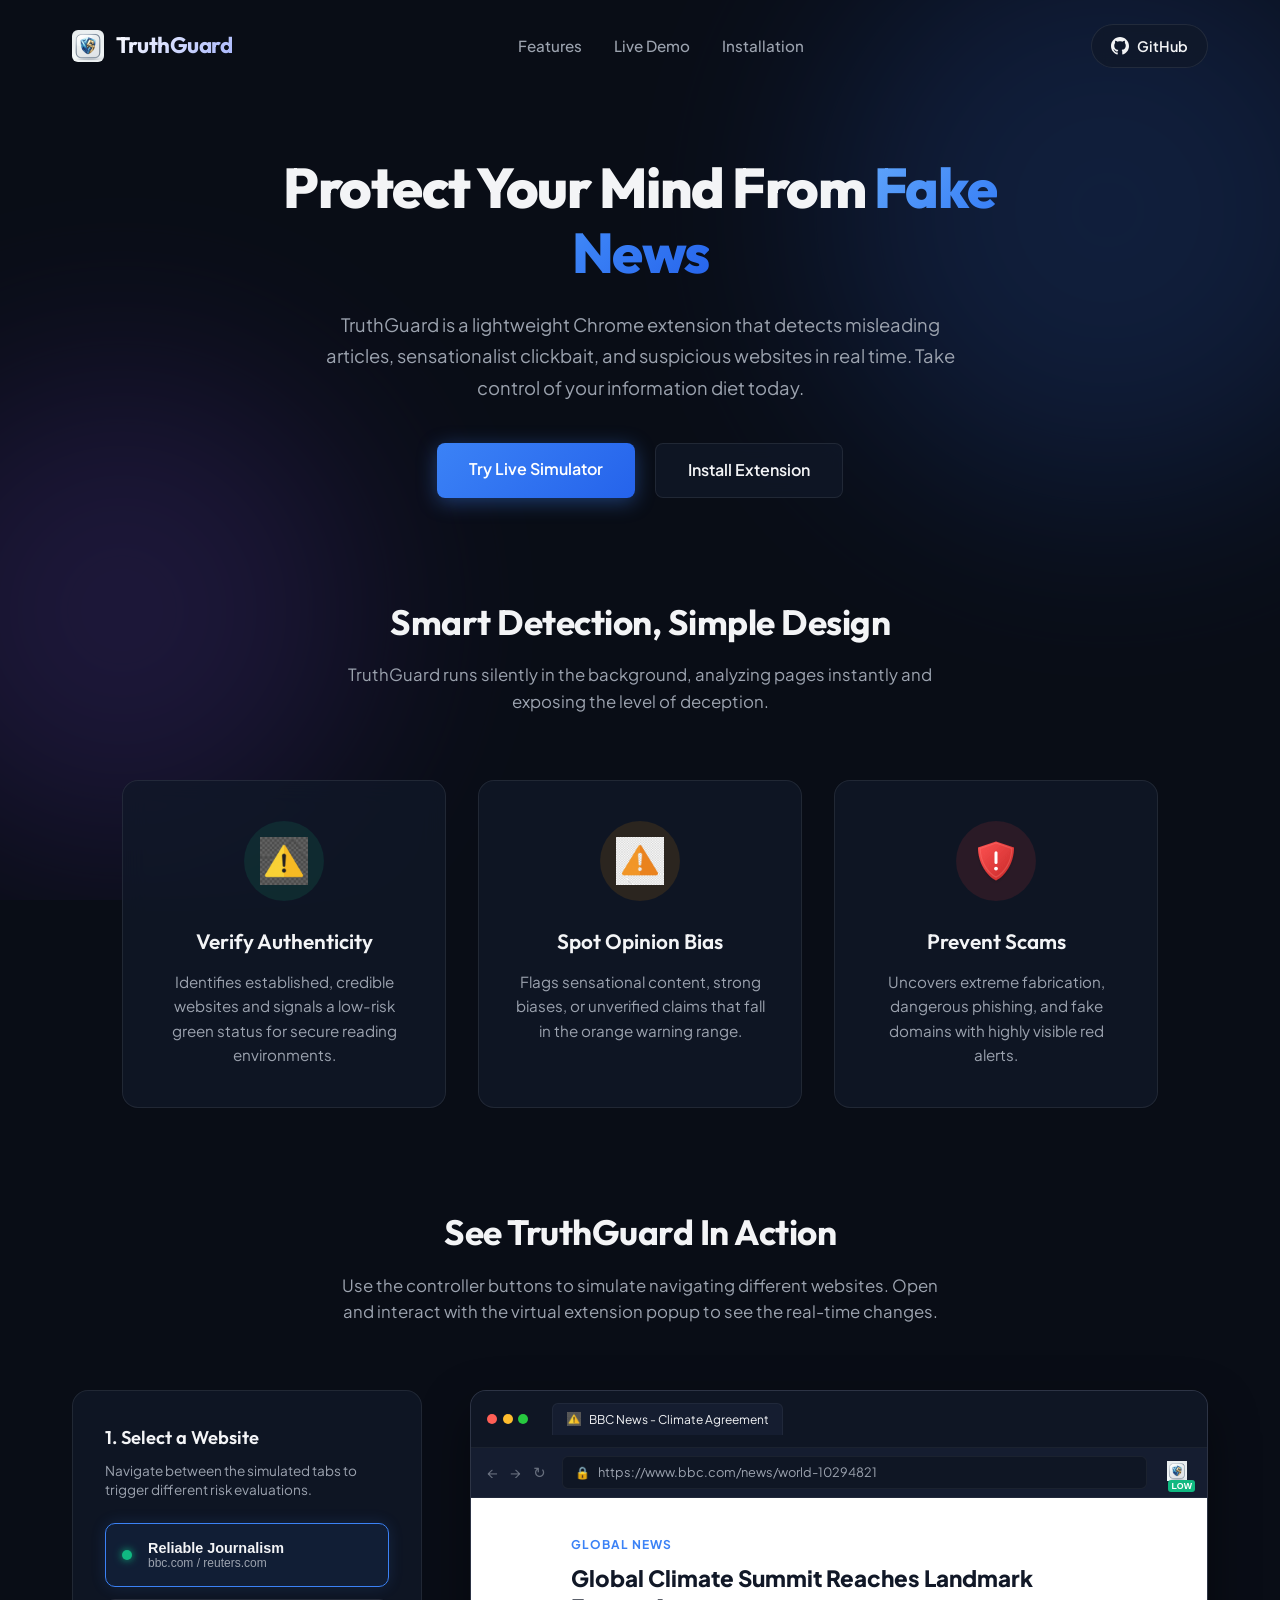
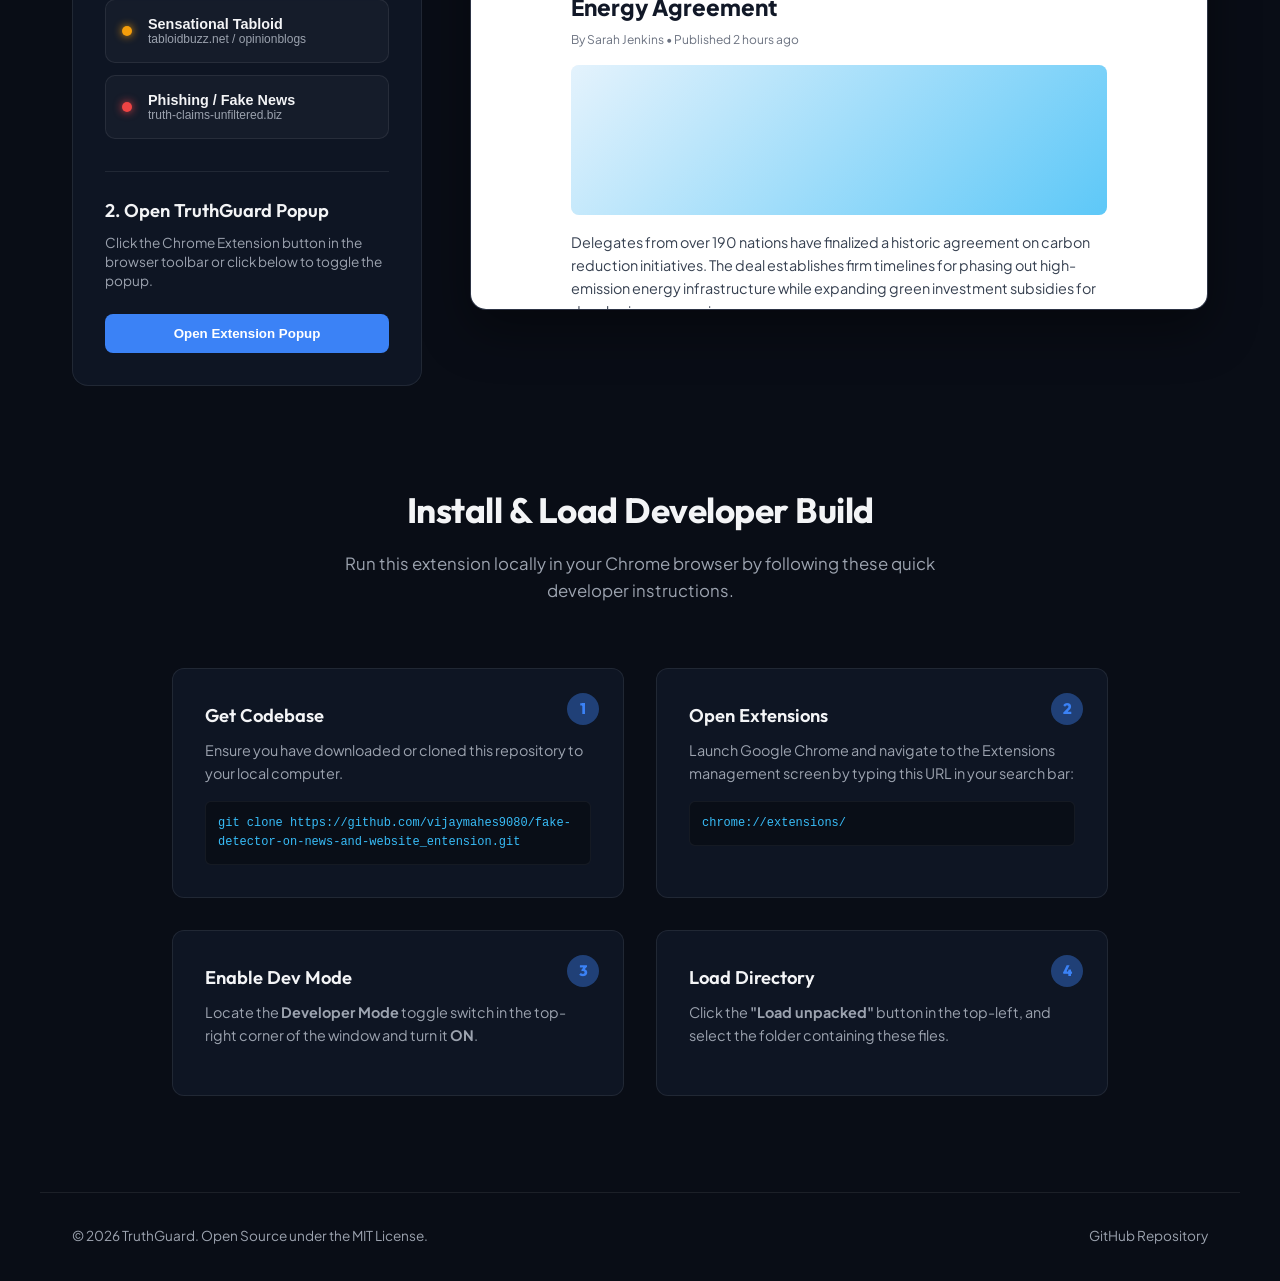
==== index.html @ 8524fd84 "Add GitHub Pages landing page and missing high-risk SVG icon" ====
<!DOCTYPE html>
<html lang="en">
<head>
  <meta charset="UTF-8">
  <meta name="viewport" content="width=device-width, initial-scale=1.0">
  <!-- SEO Meta Tags -->
  <title>TruthGuard - Premium Fake News & Website Detector Extension</title>
  <meta name="description" content="TruthGuard is a modern Chrome extension that detects fake news and deceptive websites using simulated impact metrics and real-time level indicators. Try the interactive live demo.">
  <meta name="keywords" content="fake news detector, chrome extension, trustguard, misinformation, verify news, browser security">
  <meta name="author" content="Vijay Mahes">
  
  <!-- Font from Google Fonts -->
  <link rel="preconnect" href="https://fonts.googleapis.com">
  <link rel="preconnect" href="https://fonts.gstatic.com" crossorigin>
  <link href="https://fonts.googleapis.com/css2?family=Outfit:wght@300;400;600;700;800&family=Plus+Jakarta+Sans:wght@300;400;500;600;700&display=swap" rel="stylesheet">
  
  <!-- Stylesheets -->
  <link rel="stylesheet" href="index.css">
</head>
<body>

  <!-- Background Gradients -->
  <div class="gradient-bg">
    <div class="grad-circle grad-1"></div>
    <div class="grad-circle grad-2"></div>
  </div>

  <!-- Header Section -->
  <header class="header">
    <div class="logo">
      <img src="icons/icon.png" alt="TruthGuard Logo" class="logo-img" id="logo_image">
      <span class="logo-text">TruthGuard</span>
    </div>
    <nav class="nav-links">
      <a href="#features" class="nav-link" id="nav_link_features">Features</a>
      <a href="#demo" class="nav-link" id="nav_link_demo">Live Demo</a>
      <a href="#installation" class="nav-link" id="nav_link_install">Installation</a>
    </nav>
    <a href="https://github.com/vijaymahes9080/fake-detector-on-news-and-website_entension" target="_blank" class="github-btn" id="btn_github_repo">
      <svg class="github-icon" viewBox="0 0 24 24" fill="currentColor">
        <path d="M12 0c-6.626 0-12 5.373-12 12 0 5.302 3.438 9.8 8.207 11.387.599.111.793-.261.793-.577v-2.234c-3.338.726-4.033-1.416-4.033-1.416-.546-1.387-1.333-1.756-1.333-1.756-1.089-.745.083-.729.083-.729 1.205.084 1.839 1.237 1.839 1.237 1.07 1.834 2.807 1.304 3.492.997.107-.775.418-1.305.762-1.604-2.665-.305-5.467-1.334-5.467-5.931 0-1.311.469-2.381 1.236-3.221-.124-.303-.535-1.524.117-3.176 0 0 1.008-.322 3.301 1.23.957-.266 1.983-.399 3.003-.404 1.02.005 2.047.138 3.006.404 2.291-1.552 3.297-1.23 3.297-1.23.653 1.653.242 2.874.118 3.176.77.84 1.235 1.911 1.235 3.221 0 4.609-2.807 5.624-5.479 5.921.43.372.823 1.102.823 2.222v3.293c0 .319.192.694.801.576 4.765-1.589 8.199-6.086 8.199-11.386 0-6.627-5.373-12-12-12z"/>
      </svg>
      GitHub
    </a>
  </header>

  <!-- Hero Section -->
  <main class="hero-section">
    <div class="hero-content">
      <h1 class="hero-title" id="main_title">Protect Your Mind From <span class="highlight">Fake News</span></h1>
      <p class="hero-subtitle" id="main_subtitle">
        TruthGuard is a lightweight Chrome extension that detects misleading articles, sensationalist clickbait, and suspicious websites in real time. Take control of your information diet today.
      </p>
      <div class="hero-buttons">
        <a href="#demo" class="primary-btn" id="btn_hero_demo">Try Live Simulator</a>
        <a href="#installation" class="secondary-btn" id="btn_hero_install">Install Extension</a>
      </div>
    </div>
  </main>

  <!-- Features Section -->
  <section class="features-section" id="features">
    <div class="section-header">
      <h2 class="section-title">Smart Detection, Simple Design</h2>
      <p class="section-desc">TruthGuard runs silently in the background, analyzing pages instantly and exposing the level of deception.</p>
    </div>
    <div class="features-grid">
      <div class="feature-card">
        <div class="feature-icon-wrapper low-risk-bg">
          <img src="icons/low.png" alt="Low Risk icon" class="feature-icon">
        </div>
        <h3>Verify Authenticity</h3>
        <p>Identifies established, credible websites and signals a low-risk green status for secure reading environments.</p>
      </div>
      <div class="feature-card">
        <div class="feature-icon-wrapper medium-risk-bg">
          <img src="icons/medium.png" alt="Medium Risk icon" class="feature-icon">
        </div>
        <h3>Spot Opinion Bias</h3>
        <p>Flags sensational content, strong biases, or unverified claims that fall in the orange warning range.</p>
      </div>
      <div class="feature-card">
        <div class="feature-icon-wrapper high-risk-bg">
          <!-- We now have high.svg! -->
          <img src="icons/high.svg" alt="High Risk icon" class="feature-icon">
        </div>
        <h3>Prevent Scams</h3>
        <p>Uncovers extreme fabrication, dangerous phishing, and fake domains with highly visible red alerts.</p>
      </div>
    </div>
  </section>

  <!-- Demo Section with Live Extension Simulator -->
  <section class="demo-section" id="demo">
    <div class="section-header">
      <h2 class="section-title">See TruthGuard In Action</h2>
      <p class="section-desc">Use the controller buttons to simulate navigating different websites. Open and interact with the virtual extension popup to see the real-time changes.</p>
    </div>

    <div class="demo-container">
      
      <!-- Controller Panel -->
      <div class="demo-controls">
        <h3>1. Select a Website</h3>
        <p class="control-help">Navigate between the simulated tabs to trigger different risk evaluations.</p>
        
        <div class="preset-buttons">
          <button class="preset-btn active" id="btn_preset_safe" data-type="safe">
            <span class="status-dot dot-safe"></span>
            <div class="preset-text">
              <strong>Reliable Journalism</strong>
              <span>bbc.com / reuters.com</span>
            </div>
          </button>
          
          <button class="preset-btn" id="btn_preset_medium" data-type="medium">
            <span class="status-dot dot-medium"></span>
            <div class="preset-text">
              <strong>Sensational Tabloid</strong>
              <span>tabloidbuzz.net / opinionblogs</span>
            </div>
          </button>
          
          <button class="preset-btn" id="btn_preset_dangerous" data-type="dangerous">
            <span class="status-dot dot-dangerous"></span>
            <div class="preset-text">
              <strong>Phishing / Fake News</strong>
              <span>truth-claims-unfiltered.biz</span>
            </div>
          </button>
        </div>

        <div class="action-panel">
          <h3>2. Open TruthGuard Popup</h3>
          <p class="control-help">Click the Chrome Extension button in the browser toolbar or click below to toggle the popup.</p>
          <button class="action-btn" id="btn_toggle_popup_control">Open Extension Popup</button>
        </div>
      </div>

      <!-- Browser & Extension Simulator Mockup -->
      <div class="browser-mockup">
        
        <!-- Browser Header/Toolbar -->
        <div class="browser-header">
          <div class="browser-dots">
            <span class="dot dot-red"></span>
            <span class="dot dot-yellow"></span>
            <span class="dot dot-green"></span>
          </div>
          
          <!-- Mock Browser Tabs -->
          <div class="browser-tabs">
            <div class="browser-tab active" id="browser_tab_title">
              <img src="icons/low.png" alt="Favicon" class="tab-favicon" id="tab_favicon">
              <span id="tab_title_text">BBC News - Home</span>
            </div>
          </div>
        </div>

        <div class="browser-toolbar">
          <div class="nav-arrows">
            <span class="arrow">&larr;</span>
            <span class="arrow">&rarr;</span>
            <span class="arrow">&#8635;</span>
          </div>
          
          <!-- Address Bar -->
          <div class="address-bar">
            <span class="lock-icon" id="address_lock">🔒</span>
            <span class="address-text" id="address_text">https://www.bbc.com/news/world-10294821</span>
          </div>
          
          <!-- Toolbar Icons (Contains TruthGuard Extension Icon) -->
          <div class="toolbar-icons">
            <button class="extension-icon-btn" id="btn_extension_icon" title="TruthGuard: Click to view scan details">
              <img src="icons/icon.png" alt="TruthGuard Extension" class="ext-icon-img">
              <span class="risk-badge" id="toolbar_risk_badge">LOW</span>
            </button>
          </div>
        </div>

        <!-- Browser Viewport / Webpage Content -->
        <div class="browser-viewport">
          
          <!-- Simulated Article Page -->
          <div class="web-page-content" id="web_page_container">
            <span class="article-category" id="article_category">GLOBAL NEWS</span>
            <h2 class="article-title" id="article_title">Global Climate Summit Reaches Landmark Energy Agreement</h2>
            <div class="article-meta">
              <span class="article-author">By Sarah Jenkins</span> &bull; 
              <span class="article-date">Published 2 hours ago</span>
            </div>
            <div class="article-img-placeholder" id="article_image_placeholder">
              <!-- Placeholder styled content -->
              <div class="img-simulated-graphics"></div>
            </div>
            <p class="article-paragraph" id="article_body">
              Delegates from over 190 nations have finalized a historic agreement on carbon reduction initiatives. The deal establishes firm timelines for phasing out high-emission energy infrastructure while expanding green investment subsidies for developing economies.
            </p>
          </div>

          <!-- Glassmorphic Simulated Extension Popup Container -->
          <div class="simulated-popup-overlay" id="popup_overlay">
            <div class="simulated-popup" id="truthguard_popup_instance">
              <div class="popup-header">
                <h2>TruthGuard</h2>
                <button class="popup-close-btn" id="btn_close_popup">&times;</button>
              </div>
              
              <div class="popup-body">
                <p id="sim_status">Detected: Low risk</p>
                <div class="sim-level-wrapper" id="sim_levelContainer">
                  <img src="icons/low.png" alt="Low risk icon" id="sim_level_icon">
                  <span id="sim_level_label">Low risk</span>
                </div>
                
                <div class="sim-impact-card">
                  <h3>Real-World Impact</h3>
                  <p id="sim_impactMetric">12%</p>
                </div>

                <div class="popup-footer-text">
                  TruthGuard protects your reading feed.
                </div>
              </div>
            </div>
          </div>

        </div>

      </div>

    </div>
  </section>

  <!-- Installation & Developer Setup Section -->
  <section class="installation-section" id="installation">
    <div class="section-header">
      <h2 class="section-title">Install & Load Developer Build</h2>
      <p class="section-desc">Run this extension locally in your Chrome browser by following these quick developer instructions.</p>
    </div>

    <div class="installation-steps-container">
      <div class="step-card">
        <div class="step-num">1</div>
        <h4>Get Codebase</h4>
        <p>Ensure you have downloaded or cloned this repository to your local computer.</p>
        <pre class="code-snippet"><code>git clone https://github.com/vijaymahes9080/fake-detector-on-news-and-website_entension.git</code></pre>
      </div>

      <div class="step-card">
        <div class="step-num">2</div>
        <h4>Open Extensions</h4>
        <p>Launch Google Chrome and navigate to the Extensions management screen by typing this URL in your search bar:</p>
        <pre class="code-snippet"><code>chrome://extensions/</code></pre>
      </div>

      <div class="step-card">
        <div class="step-num">3</div>
        <h4>Enable Dev Mode</h4>
        <p>Locate the <strong>Developer Mode</strong> toggle switch in the top-right corner of the window and turn it <strong>ON</strong>.</p>
      </div>

      <div class="step-card">
        <div class="step-num">4</div>
        <h4>Load Directory</h4>
        <p>Click the <strong>"Load unpacked"</strong> button in the top-left, and select the folder containing these files.</p>
      </div>
    </div>
  </section>

  <!-- Footer Section -->
  <footer class="footer">
    <p>&copy; 2026 TruthGuard. Open Source under the MIT License.</p>
    <div class="footer-links">
      <a href="https://github.com/vijaymahes9080/fake-detector-on-news-and-website_entension" target="_blank" id="footer_github_link">GitHub Repository</a>
    </div>
  </footer>

  <!-- Page Logic Script -->
  <script src="index.js"></script>
</body>
</html>
---- index.css ----
/* Premium Stylesheet for TruthGuard Landing Page */

:root {
  --bg-dark: #090d16;
  --panel-bg: rgba(17, 25, 40, 0.75);
  --panel-border: rgba(255, 255, 255, 0.08);
  --text-primary: #f3f4f6;
  --text-secondary: #9ca3af;
  
  --primary-color: #3b82f6;
  --primary-glow: rgba(59, 130, 246, 0.4);
  
  /* Risk Status Colors */
  --low-color: #10b981; /* Premium Emerald */
  --low-bg: rgba(16, 185, 129, 0.15);
  --medium-color: #f59e0b; /* Premium Amber */
  --medium-bg: rgba(245, 158, 11, 0.15);
  --high-color: #ef4444; /* Premium Rose */
  --high-bg: rgba(239, 68, 68, 0.15);
  
  --font-family: 'Plus Jakarta Sans', system-ui, -apple-system, sans-serif;
  --font-heading: 'Outfit', system-ui, -apple-system, sans-serif;
  
  --transition-smooth: all 0.3s cubic-bezier(0.4, 0, 0.2, 1);
}

/* Reset */
* {
  margin: 0;
  padding: 0;
  box-sizing: border-box;
}

html {
  scroll-behavior: smooth;
}

body {
  background-color: var(--bg-dark);
  color: var(--text-primary);
  font-family: var(--font-family);
  overflow-x: hidden;
  line-height: 1.6;
}

/* Dynamic Gradient Background */
.gradient-bg {
  position: absolute;
  top: 0;
  left: 0;
  width: 100%;
  height: 100vh;
  z-index: -1;
  overflow: hidden;
  pointer-events: none;
}

.grad-circle {
  position: absolute;
  border-radius: 50%;
  filter: blur(100px);
  opacity: 0.18;
}

.grad-1 {
  top: -10%;
  right: -10%;
  width: 600px;
  height: 600px;
  background: radial-gradient(circle, #3b82f6 0%, #1e40af 100%);
  animation: float 20s ease-in-out infinite;
}

.grad-2 {
  top: 40%;
  left: -10%;
  width: 500px;
  height: 500px;
  background: radial-gradient(circle, #8b5cf6 0%, #4c1d95 100%);
  animation: float-reverse 25s ease-in-out infinite;
}

@keyframes float {
  0%, 100% { transform: translateY(0) scale(1); }
  50% { transform: translateY(-40px) scale(1.05); }
}

@keyframes float-reverse {
  0%, 100% { transform: translateY(0) scale(1); }
  50% { transform: translateY(30px) scale(0.95); }
}

/* Header Section */
.header {
  max-width: 1200px;
  margin: 0 auto;
  padding: 1.5rem 2rem;
  display: flex;
  justify-content: space-between;
  align-items: center;
  position: relative;
  z-index: 10;
}

.logo {
  display: flex;
  align-items: center;
  gap: 0.75rem;
}

.logo-img {
  width: 32px;
  height: 32px;
  border-radius: 6px;
}

.logo-text {
  font-family: var(--font-heading);
  font-size: 1.4rem;
  font-weight: 700;
  letter-spacing: -0.5px;
  background: linear-gradient(135deg, #ffffff 0%, #a5b4fc 100%);
  -webkit-background-clip: text;
  -webkit-text-fill-color: transparent;
}

.nav-links {
  display: flex;
  gap: 2rem;
}

.nav-link {
  color: var(--text-secondary);
  text-decoration: none;
  font-weight: 500;
  font-size: 0.95rem;
  transition: var(--transition-smooth);
}

.nav-link:hover {
  color: var(--text-primary);
}

.github-btn {
  display: inline-flex;
  align-items: center;
  gap: 0.5rem;
  background: var(--panel-bg);
  border: 1px solid var(--panel-border);
  color: var(--text-primary);
  padding: 0.6rem 1.2rem;
  border-radius: 9999px;
  text-decoration: none;
  font-weight: 600;
  font-size: 0.9rem;
  transition: var(--transition-smooth);
  backdrop-filter: blur(8px);
}

.github-btn:hover {
  background: rgba(255, 255, 255, 0.08);
  border-color: rgba(255, 255, 255, 0.2);
  transform: translateY(-2px);
}

.github-icon {
  width: 18px;
  height: 18px;
}

/* Hero Section */
.hero-section {
  max-width: 800px;
  margin: 4rem auto 2rem;
  padding: 0 2rem;
  text-align: center;
  position: relative;
  z-index: 5;
}

.hero-content {
  animation: fadeIn 1s ease-out;
}

.hero-title {
  font-family: var(--font-heading);
  font-size: 3.5rem;
  font-weight: 800;
  line-height: 1.15;
  letter-spacing: -1.5px;
  margin-bottom: 1.5rem;
}

.hero-title .highlight {
  background: linear-gradient(135deg, #60a5fa 0%, #3b82f6 50%, #2563eb 100%);
  -webkit-background-clip: text;
  -webkit-text-fill-color: transparent;
}

.hero-subtitle {
  font-size: 1.15rem;
  color: var(--text-secondary);
  max-width: 640px;
  margin: 0 auto 2.5rem;
  line-height: 1.7;
}

.hero-buttons {
  display: flex;
  justify-content: center;
  gap: 1.25rem;
}

.primary-btn {
  background: linear-gradient(135deg, #3b82f6 0%, #2563eb 100%);
  color: #ffffff;
  padding: 0.85rem 2rem;
  border-radius: 8px;
  text-decoration: none;
  font-weight: 600;
  font-size: 1rem;
  transition: var(--transition-smooth);
  box-shadow: 0 4px 20px var(--primary-glow);
}

.primary-btn:hover {
  transform: translateY(-2px);
  box-shadow: 0 6px 24px var(--primary-glow);
  opacity: 0.95;
}

.secondary-btn {
  background: var(--panel-bg);
  border: 1px solid var(--panel-border);
  color: var(--text-primary);
  padding: 0.85rem 2rem;
  border-radius: 8px;
  text-decoration: none;
  font-weight: 600;
  font-size: 1rem;
  transition: var(--transition-smooth);
  backdrop-filter: blur(8px);
}

.secondary-btn:hover {
  background: rgba(255, 255, 255, 0.08);
  border-color: rgba(255, 255, 255, 0.2);
  transform: translateY(-2px);
}

/* Features Section */
.features-section {
  max-width: 1100px;
  margin: 6rem auto;
  padding: 0 2rem;
}

.section-header {
  text-align: center;
  margin-bottom: 4rem;
}

.section-title {
  font-family: var(--font-heading);
  font-size: 2.2rem;
  font-weight: 700;
  margin-bottom: 0.75rem;
  letter-spacing: -0.5px;
}

.section-desc {
  color: var(--text-secondary);
  font-size: 1.05rem;
  max-width: 600px;
  margin: 0 auto;
}

.features-grid {
  display: grid;
  grid-template-columns: repeat(3, 1fr);
  gap: 2rem;
}

.feature-card {
  background: var(--panel-bg);
  border: 1px solid var(--panel-border);
  border-radius: 16px;
  padding: 2.5rem 2rem;
  text-align: center;
  transition: var(--transition-smooth);
  backdrop-filter: blur(12px);
}

.feature-card:hover {
  transform: translateY(-5px);
  border-color: rgba(255, 255, 255, 0.15);
  box-shadow: 0 12px 30px rgba(0, 0, 0, 0.25);
}

.feature-icon-wrapper {
  width: 80px;
  height: 80px;
  border-radius: 50%;
  display: flex;
  align-items: center;
  justify-content: center;
  margin: 0 auto 1.5rem;
}

.feature-icon {
  width: 48px;
  height: 48px;
  object-fit: contain;
}

.low-risk-bg { background: rgba(16, 185, 129, 0.12); }
.medium-risk-bg { background: rgba(245, 158, 11, 0.12); }
.high-risk-bg { background: rgba(239, 68, 68, 0.12); }

.feature-card h3 {
  font-family: var(--font-heading);
  font-size: 1.3rem;
  font-weight: 600;
  margin-bottom: 0.75rem;
}

.feature-card p {
  color: var(--text-secondary);
  font-size: 0.95rem;
  line-height: 1.6;
}

/* Demo Section styling */
.demo-section {
  max-width: 1200px;
  margin: 6rem auto;
  padding: 0 2rem;
}

.demo-container {
  display: grid;
  grid-template-columns: 350px 1fr;
  gap: 3rem;
  align-items: start;
}

/* Demo Controls */
.demo-controls {
  background: var(--panel-bg);
  border: 1px solid var(--panel-border);
  border-radius: 16px;
  padding: 2rem;
  backdrop-filter: blur(12px);
}

.demo-controls h3 {
  font-family: var(--font-heading);
  font-size: 1.15rem;
  font-weight: 600;
  margin-bottom: 0.5rem;
  color: var(--text-primary);
}

.control-help {
  color: var(--text-secondary);
  font-size: 0.85rem;
  margin-bottom: 1.5rem;
  line-height: 1.4;
}

.preset-buttons {
  display: flex;
  flex-direction: column;
  gap: 0.75rem;
  margin-bottom: 2rem;
}

.preset-btn {
  display: flex;
  align-items: center;
  gap: 1rem;
  background: rgba(255, 255, 255, 0.03);
  border: 1px solid var(--panel-border);
  border-radius: 10px;
  padding: 1rem;
  cursor: pointer;
  width: 100%;
  text-align: left;
  transition: var(--transition-smooth);
}

.preset-btn:hover {
  background: rgba(255, 255, 255, 0.07);
  border-color: rgba(255, 255, 255, 0.15);
}

.preset-btn.active {
  background: rgba(59, 130, 246, 0.08);
  border-color: var(--primary-color);
  box-shadow: 0 0 15px rgba(59, 130, 246, 0.15);
}

.status-dot {
  width: 10px;
  height: 10px;
  border-radius: 50%;
  flex-shrink: 0;
}

.dot-safe { background-color: var(--low-color); box-shadow: 0 0 8px var(--low-color); }
.dot-medium { background-color: var(--medium-color); box-shadow: 0 0 8px var(--medium-color); }
.dot-dangerous { background-color: var(--high-color); box-shadow: 0 0 8px var(--high-color); }

.preset-text {
  display: flex;
  flex-direction: column;
}

.preset-text strong {
  font-size: 0.9rem;
  color: var(--text-primary);
}

.preset-text span {
  font-size: 0.75rem;
  color: var(--text-secondary);
}

.action-panel {
  border-top: 1px solid var(--panel-border);
  padding-top: 1.5rem;
}

.action-btn {
  background: var(--primary-color);
  color: #fff;
  border: none;
  border-radius: 8px;
  padding: 0.75rem 1.25rem;
  font-weight: 600;
  width: 100%;
  cursor: pointer;
  transition: var(--transition-smooth);
}

.action-btn:hover {
  opacity: 0.9;
  transform: translateY(-1px);
}

/* Browser Mockup styling */
.browser-mockup {
  background: #151d30;
  border: 1px solid rgba(255, 255, 255, 0.1);
  border-radius: 16px;
  overflow: hidden;
  box-shadow: 0 20px 50px rgba(0, 0, 0, 0.4);
  display: flex;
  flex-direction: column;
  height: 520px;
}

.browser-header {
  background: #0f1624;
  padding: 0.75rem 1rem;
  display: flex;
  align-items: center;
  gap: 1.5rem;
  border-bottom: 1px solid rgba(255, 255, 255, 0.05);
}

.browser-dots {
  display: flex;
  gap: 0.35rem;
}

.dot {
  width: 10px;
  height: 10px;
  border-radius: 50%;
}

.dot-red { background-color: #ff5f56; }
.dot-yellow { background-color: #ffbd2e; }
.dot-green { background-color: #27c93f; }

.browser-tabs {
  display: flex;
}

.browser-tab {
  background: #151d30;
  border-radius: 6px 6px 0 0;
  padding: 0.35rem 0.85rem;
  display: flex;
  align-items: center;
  gap: 0.5rem;
  font-size: 0.75rem;
  color: var(--text-primary);
  border: 1px solid rgba(255, 255, 255, 0.05);
  border-bottom: none;
}

.tab-favicon {
  width: 14px;
  height: 14px;
  object-fit: contain;
}

.browser-toolbar {
  background: #151d30;
  padding: 0.5rem 1rem;
  display: flex;
  align-items: center;
  gap: 1rem;
  border-bottom: 1px solid rgba(255, 255, 255, 0.05);
}

.nav-arrows {
  display: flex;
  gap: 0.75rem;
  color: var(--text-secondary);
  font-size: 0.95rem;
  cursor: default;
}

.arrow {
  opacity: 0.6;
}

.address-bar {
  background: #0f1624;
  border: 1px solid rgba(255, 255, 255, 0.05);
  border-radius: 6px;
  padding: 0.35rem 0.75rem;
  flex-grow: 1;
  display: flex;
  align-items: center;
  gap: 0.5rem;
  font-size: 0.8rem;
  color: var(--text-secondary);
}

.lock-icon {
  font-size: 0.75rem;
}

.address-text {
  overflow: hidden;
  text-overflow: ellipsis;
  white-space: nowrap;
}

.toolbar-icons {
  display: flex;
  align-items: center;
}

.extension-icon-btn {
  background: transparent;
  border: none;
  cursor: pointer;
  position: relative;
  padding: 0.25rem;
  border-radius: 6px;
  transition: var(--transition-smooth);
}

.extension-icon-btn:hover {
  background: rgba(255, 255, 255, 0.08);
}

.ext-icon-img {
  width: 20px;
  height: 20px;
}

.risk-badge {
  position: absolute;
  bottom: -4px;
  right: -4px;
  font-size: 0.55rem;
  font-weight: 800;
  padding: 1px 3px;
  border-radius: 3px;
  color: #fff;
}

.risk-badge.low { background-color: var(--low-color); }
.risk-badge.medium { background-color: var(--medium-color); }
.risk-badge.high { background-color: var(--high-color); }

/* Browser Viewport and Web Page */
.browser-viewport {
  position: relative;
  background: #ffffff;
  color: #333333;
  flex-grow: 1;
  overflow-y: auto;
}

.web-page-content {
  padding: 2rem;
  max-width: 600px;
  margin: 0 auto;
}

.article-category {
  font-size: 0.75rem;
  font-weight: 700;
  color: #3b82f6;
  letter-spacing: 1px;
}

.article-title {
  font-size: 1.4rem;
  font-weight: 800;
  margin: 0.5rem 0;
  color: #111827;
  line-height: 1.3;
}

.article-meta {
  font-size: 0.75rem;
  color: #6b7280;
  margin-bottom: 1rem;
}

.article-img-placeholder {
  width: 100%;
  height: 150px;
  background: #f3f4f6;
  border-radius: 8px;
  margin-bottom: 1rem;
  overflow: hidden;
  position: relative;
}

.img-simulated-graphics {
  width: 100%;
  height: 100%;
  background: linear-gradient(135deg, #e0f2fe 0%, #38bdf8 100%);
  opacity: 0.8;
}

.article-paragraph {
  font-size: 0.9rem;
  line-height: 1.6;
  color: #374151;
}

/* Simulated Extension Popup Over Webpage */
.simulated-popup-overlay {
  position: absolute;
  top: 0;
  left: 0;
  width: 100%;
  height: 100%;
  background: rgba(0, 0, 0, 0.4);
  backdrop-filter: blur(2px);
  z-index: 100;
  display: flex;
  justify-content: flex-end;
  align-items: flex-start;
  padding: 1rem;
  opacity: 0;
  pointer-events: none;
  transition: opacity 0.25s ease;
}

.simulated-popup-overlay.open {
  opacity: 1;
  pointer-events: auto;
}

.simulated-popup {
  width: 280px;
  background: rgba(255, 255, 255, 0.92);
  backdrop-filter: blur(16px);
  border: 1px solid rgba(0, 0, 0, 0.08);
  border-radius: 12px;
  box-shadow: 0 10px 30px rgba(0, 0, 0, 0.3);
  text-align: center;
  overflow: hidden;
  transform: translateY(-10px);
  transition: transform 0.3s cubic-bezier(0.34, 1.56, 0.64, 1);
}

.simulated-popup-overlay.open .simulated-popup {
  transform: translateY(0);
}

.popup-header {
  background: #0d47a1;
  color: #fff;
  padding: 0.75rem 1rem;
  display: flex;
  justify-content: space-between;
  align-items: center;
}

.popup-header h2 {
  font-size: 1.1rem;
  font-weight: 700;
  font-family: var(--font-heading);
}

.popup-close-btn {
  background: transparent;
  border: none;
  color: #fff;
  font-size: 1.3rem;
  cursor: pointer;
  line-height: 1;
  opacity: 0.8;
}

.popup-close-btn:hover {
  opacity: 1;
}

.popup-body {
  padding: 1.25rem;
  color: #333;
}

#sim_status {
  font-size: 0.85rem;
  color: #555;
  margin-bottom: 0.75rem;
}

.sim-level-wrapper {
  display: flex;
  align-items: center;
  justify-content: center;
  gap: 0.5rem;
  margin: 0.75rem 0 1rem;
  transition: transform 0.2s ease;
}

.sim-level-wrapper:hover {
  transform: scale(1.05);
}

.sim-level-wrapper img {
  width: 44px;
  height: 44px;
  object-fit: contain;
}

.sim-level-wrapper span {
  font-weight: 700;
  font-size: 1rem;
}

.sim-impact-card {
  background: rgba(0, 0, 0, 0.04);
  border-radius: 8px;
  padding: 0.6rem;
  box-shadow: inset 0 1px 2px rgba(0, 0, 0, 0.05);
}

.sim-impact-card h3 {
  font-size: 0.85rem;
  color: #0d47a1;
  margin-bottom: 0.15rem;
}

#sim_impactMetric {
  font-size: 1.3rem;
  font-weight: 800;
  transition: color 0.3s ease;
}

.popup-footer-text {
  font-size: 0.65rem;
  color: #888;
  margin-top: 1rem;
}

/* Installation Section styling */
.installation-section {
  max-width: 1000px;
  margin: 6rem auto;
  padding: 0 2rem;
}

.installation-steps-container {
  display: grid;
  grid-template-columns: repeat(2, 1fr);
  gap: 2rem;
  margin-top: 3rem;
}

.step-card {
  background: var(--panel-bg);
  border: 1px solid var(--panel-border);
  border-radius: 12px;
  padding: 2rem;
  position: relative;
  backdrop-filter: blur(12px);
}

.step-num {
  position: absolute;
  top: 1.5rem;
  right: 1.5rem;
  background: var(--primary-glow);
  color: var(--primary-color);
  font-family: var(--font-heading);
  font-weight: 800;
  width: 32px;
  height: 32px;
  border-radius: 50%;
  display: flex;
  align-items: center;
  justify-content: center;
  font-size: 0.95rem;
}

.step-card h4 {
  font-family: var(--font-heading);
  font-size: 1.15rem;
  font-weight: 600;
  margin-bottom: 0.5rem;
}

.step-card p {
  color: var(--text-secondary);
  font-size: 0.9rem;
  margin-bottom: 1rem;
}

.code-snippet {
  background: rgba(0, 0, 0, 0.3);
  border: 1px solid rgba(255, 255, 255, 0.05);
  border-radius: 6px;
  padding: 0.75rem;
  font-family: 'Courier New', Courier, monospace;
  font-size: 0.75rem;
  color: #38bdf8;
  overflow-x: auto;
  white-space: pre-wrap;
  word-break: break-all;
}

/* Footer styling */
.footer {
  border-top: 1px solid var(--panel-border);
  max-width: 1200px;
  margin: 6rem auto 0;
  padding: 2rem;
  display: flex;
  justify-content: space-between;
  align-items: center;
  color: var(--text-secondary);
  font-size: 0.85rem;
}

.footer-links a {
  color: var(--text-secondary);
  text-decoration: none;
  transition: var(--transition-smooth);
}

.footer-links a:hover {
  color: var(--text-primary);
}

/* Keyframe animations */
@keyframes fadeIn {
  from { opacity: 0; transform: translateY(20px); }
  to { opacity: 1; transform: translateY(0); }
}

/* Responsive adjustments */
@media (max-width: 900px) {
  .features-grid {
    grid-template-columns: 1fr;
  }
  
  .demo-container {
    grid-template-columns: 1fr;
  }
  
  .installation-steps-container {
    grid-template-columns: 1fr;
  }
  
  .hero-title {
    font-size: 2.5rem;
  }
  
  .header {
    flex-direction: column;
    gap: 1rem;
    text-align: center;
  }
  
  .footer {
    flex-direction: column;
    gap: 1rem;
    text-align: center;
  }
}
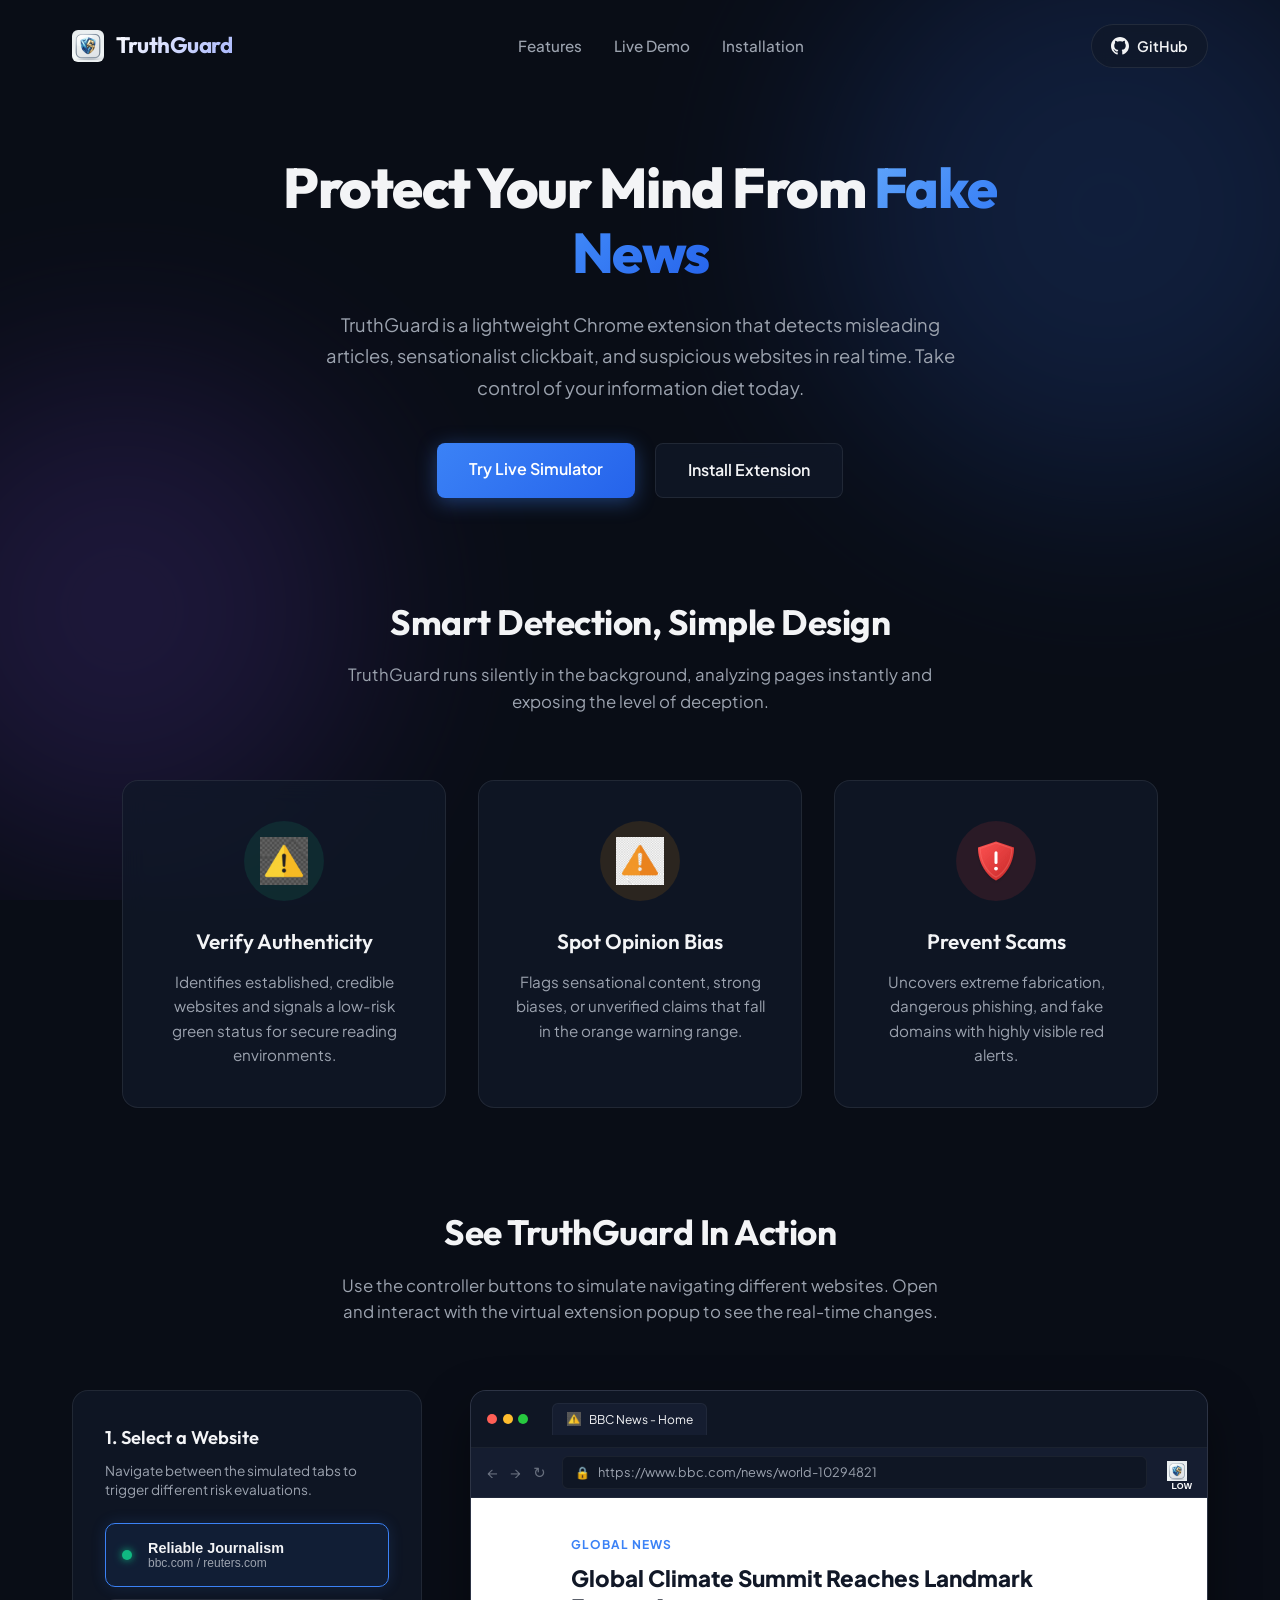
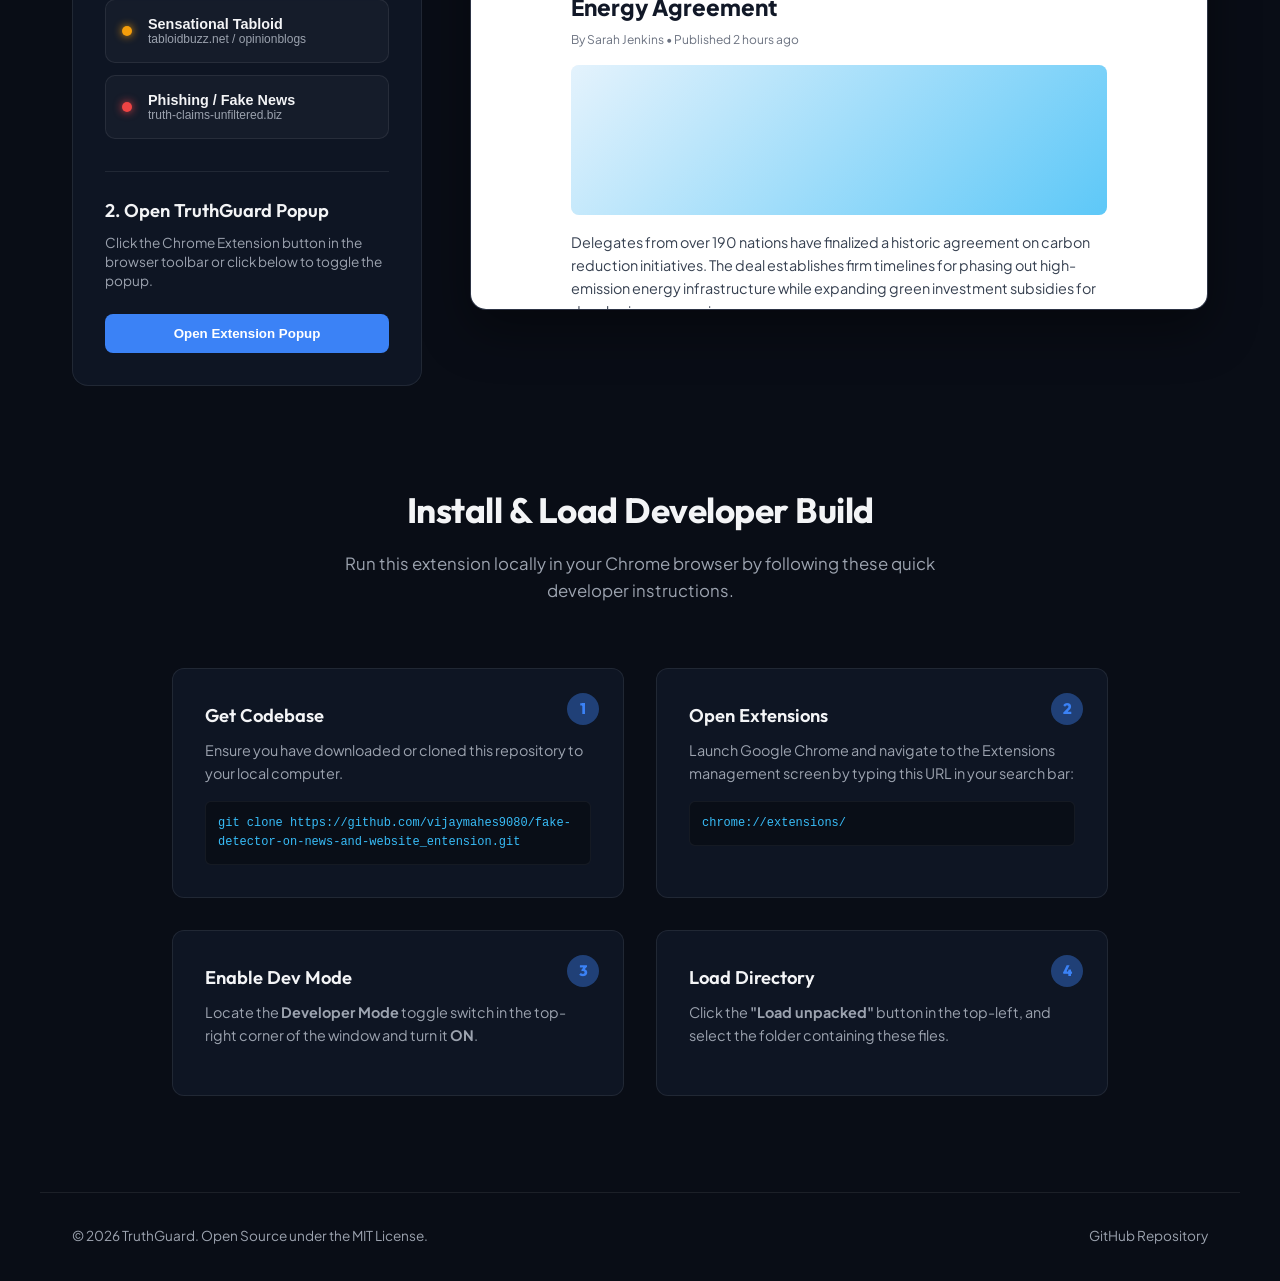
==== commit e25302a7: "Host full working project and interactive blocker/detector simulation directly on website" ====
--- a/index.html
+++ b/index.html
@@ -201,28 +201,8 @@
 
           <!-- Glassmorphic Simulated Extension Popup Container -->
           <div class="simulated-popup-overlay" id="popup_overlay">
-            <div class="simulated-popup" id="truthguard_popup_instance">
-              <div class="popup-header">
-                <h2>TruthGuard</h2>
-                <button class="popup-close-btn" id="btn_close_popup">&times;</button>
-              </div>
-              
-              <div class="popup-body">
-                <p id="sim_status">Detected: Low risk</p>
-                <div class="sim-level-wrapper" id="sim_levelContainer">
-                  <img src="icons/low.png" alt="Low risk icon" id="sim_level_icon">
-                  <span id="sim_level_label">Low risk</span>
-                </div>
-                
-                <div class="sim-impact-card">
-                  <h3>Real-World Impact</h3>
-                  <p id="sim_impactMetric">12%</p>
-                </div>
-
-                <div class="popup-footer-text">
-                  TruthGuard protects your reading feed.
-                </div>
-              </div>
+            <div class="simulated-popup-iframe-wrapper" style="width: 280px; height: 350px; background: rgba(255, 255, 255, 0.95); border-radius: 12px; overflow: hidden; box-shadow: 0 10px 30px rgba(0, 0, 0, 0.3); border: 1px solid rgba(0, 0, 0, 0.08); transition: transform 0.3s cubic-bezier(0.34, 1.56, 0.64, 1); transform: translateY(-10px);">
+              <iframe src="popup.html" style="width: 100%; height: 100%; border: none; display: block;" id="popupIframe"></iframe>
             </div>
           </div>
 
--- a/index.css
+++ b/index.css
@@ -904,3 +904,9 @@
     text-align: center;
   }
 }
+
+/* Simulated Popup Wrapper transition */
+.simulated-popup-overlay.open .simulated-popup-iframe-wrapper {
+  transform: translateY(0) !important;
+}
+
